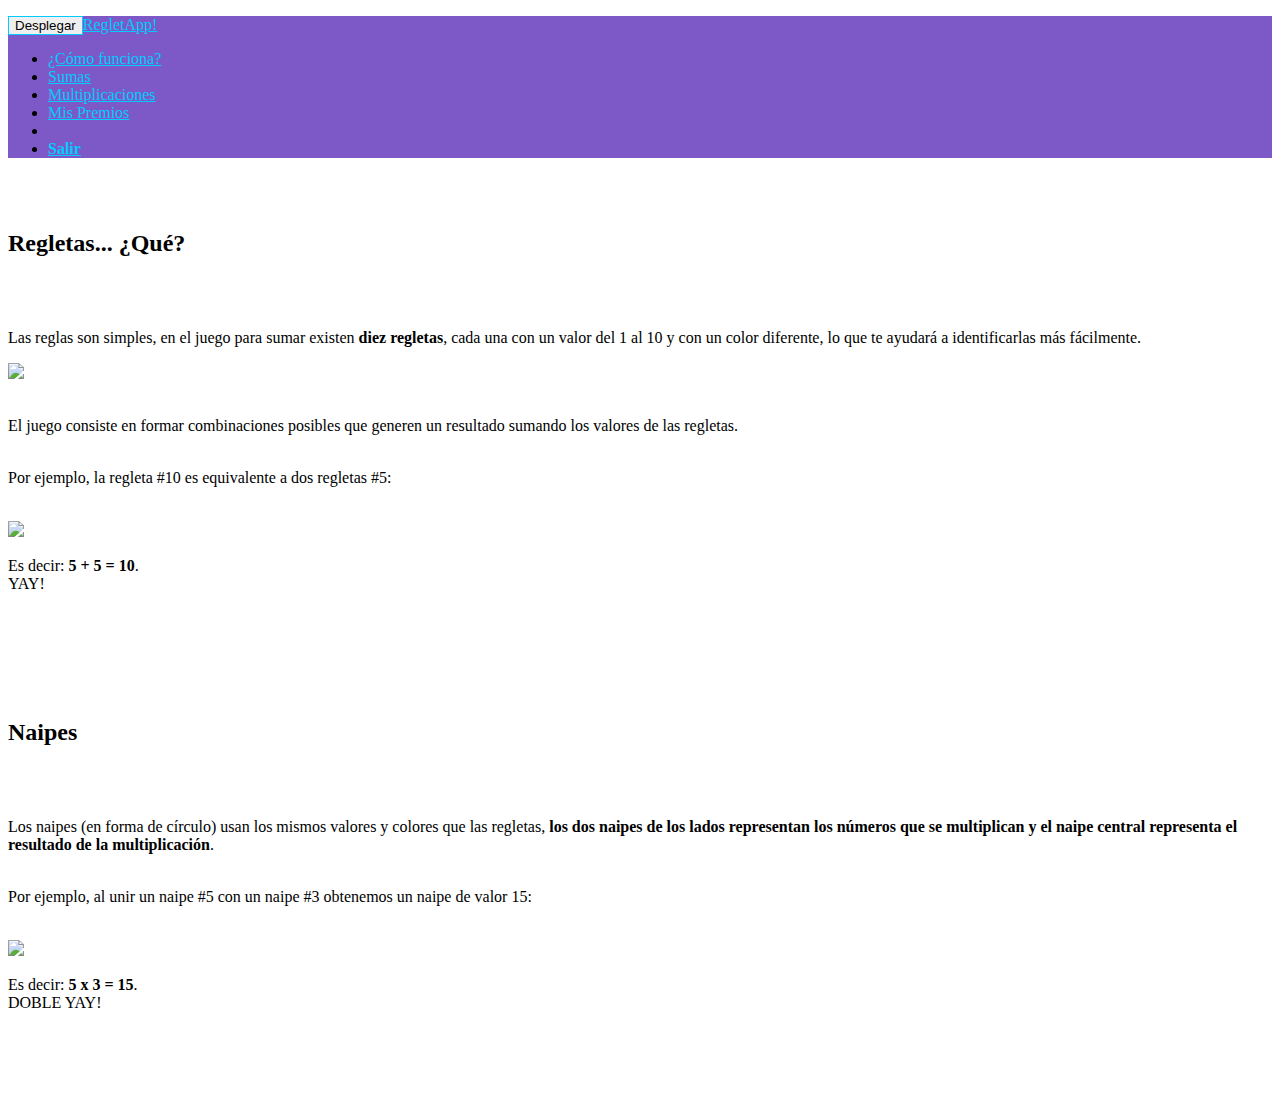
==== views/info.html @ b7c6c237 "Se agregan archivos JS y se mueven archivos html" ====
<!DOCTYPE html>
<html>

  <head>
    <title>Información - RegletApp!</title>
    <meta charset="utf-8">

    <!--BOOTSTRAP-->
    <link rel="stylesheet" type="text/css" href="estilos3/bootstrap/css/bootstrap.css">
    <link href="estilos3/bootstrap/css/bootstrap.min.css" rel="stylesheet">

    <!--HOJAS DE ESTILOS-->
    <link href="estilos3/css/estilo_css.css" rel="stylesheet">
    <link href="estilos3/css/index_estilo.css" rel="stylesheet">

    <!--FUENTES-->
    <link rel="stylesheet" type="text/css" href="fuentes/kindergarten/stylesheet.css">
  </head>

  <body>

    <!-- Barra de navegación superior -->
    <nav class="navbar navbar-default navbar-fixed-top" role="navigation" style="background-color: #7D59C7;">
      <div class="navbar-header">
        <p class="navbar-brand"></p>
        <button type="button" style="float: left; border: 1px solid #00ccff;" class="navbar-toggle" data-toggle="collapse" data-target=".navbar-ex1-collapse">
          <span class="sr-only">Desplegar</span>
          <span class="icon-bar" style="background-color: #00ccff;"></span>
          <span class="icon-bar" style="background-color: #00ccff;"></span>
          <span class="icon-bar" style="background-color: #00ccff;"></span>
        </button>
        <a class="navbar-brand" id="navLink" style="color: #00ccff;" href="inicio.html">RegletApp!</a>
      </div>  
      <!-- enlaces de navegación -->
      <div class="collapse navbar-collapse navbar-ex1-collapse" style="height: auto;">
        <ul class="nav navbar-nav navbar-right" style="height: auto;">
          <li>
            <a href="info.html" style="color: #00ccff;"><span class="glyphicon glyphicon-info-sign"></span>
              ¿Cómo funciona?
            </a>
          </li>
          <li>
            <a href="regletas.html" style="color: #00ccff;"><span class="glyphicon glyphicon-plus"></span>
              Sumas
            </a>
          </li>
          <li>
            <a href="naipes.html" style="color: #00ccff;"><span class="glyphicon glyphicon-remove"></span>
              Multiplicaciones
            </a>
          </li>
          <li>
            <a href="premios.html" style="color: #00ccff;"><span class="glyphicon glyphicon-education"></span>
              Mis Premios
            </a>
          </li>
          <li class="divider"></li>
          <li>
            <a href="login.html" style="color: #00ccff;"><span class="glyphicon glyphicon-off"></span>
              <strong>Salir</strong>
            </a>
          </li>
        </ul>
      </div>

    </nav>




    <div class="container">
      <div class="row">

        <!-- Contenido Principal -->
        <div class="col-xs-1">
        </div>
        
        <div class="col-xs-10">
          <br><br>
          <h2 class="text-center">Regletas... ¿Qué?</h2>
          <br><br>

          <p class="text-center">
            Las reglas son simples, en el juego para sumar existen <strong>diez regletas</strong>, cada una con un valor del 1 al 10 y con un color diferente, lo que te ayudará a identificarlas más fácilmente.
          </p>
          <img src="imagenes/regletas.png" id="imgRegletas">

          <br><br>
          <p class="text-center">El juego consiste en formar combinaciones posibles que generen un resultado sumando los valores de las regletas.</p>
          <p class="text-center"><br>
            Por ejemplo, la regleta #10 es equivalente a dos regletas #5:
          </p><br>
          <img src="imagenes/ejemplo1.png" id="imgRegletas"><br>
          <p class="text-center">Es decir: <strong>5 + 5 = 10</strong>. <br>YAY!</p>
          <br><br><br><br><br>



          <h2 class="text-center">Naipes</h2>
          <br><br>

          <p class="text-center">
            Los naipes (en forma de círculo) usan los mismos valores y colores que las regletas, <strong>los dos naipes de los lados representan los números que se multiplican y el naipe central representa el resultado de la multiplicación</strong>.
          </p>
          <p class="text-center"><br>
            Por ejemplo, al unir un naipe #5 con un naipe #3 obtenemos un naipe de valor 15:
          </p><br>
          <img src="imagenes/ejemplo2.png" id="imgRegletas"><br>
          <p class="text-center">Es decir: <strong>5 x 3 = 15</strong>. <br>DOBLE YAY!</p>
          <br><br><br><br>        
          

                   
        </div>

      </div>
    </div> 


    <!-- scripts de JavaScript -->
    <script src="estilos/jquery/jquery.min.js"></script>
    <script src="estilos/bootstrap/js/bootstrap.bundle.min.js"></script>



  </body>
</html>
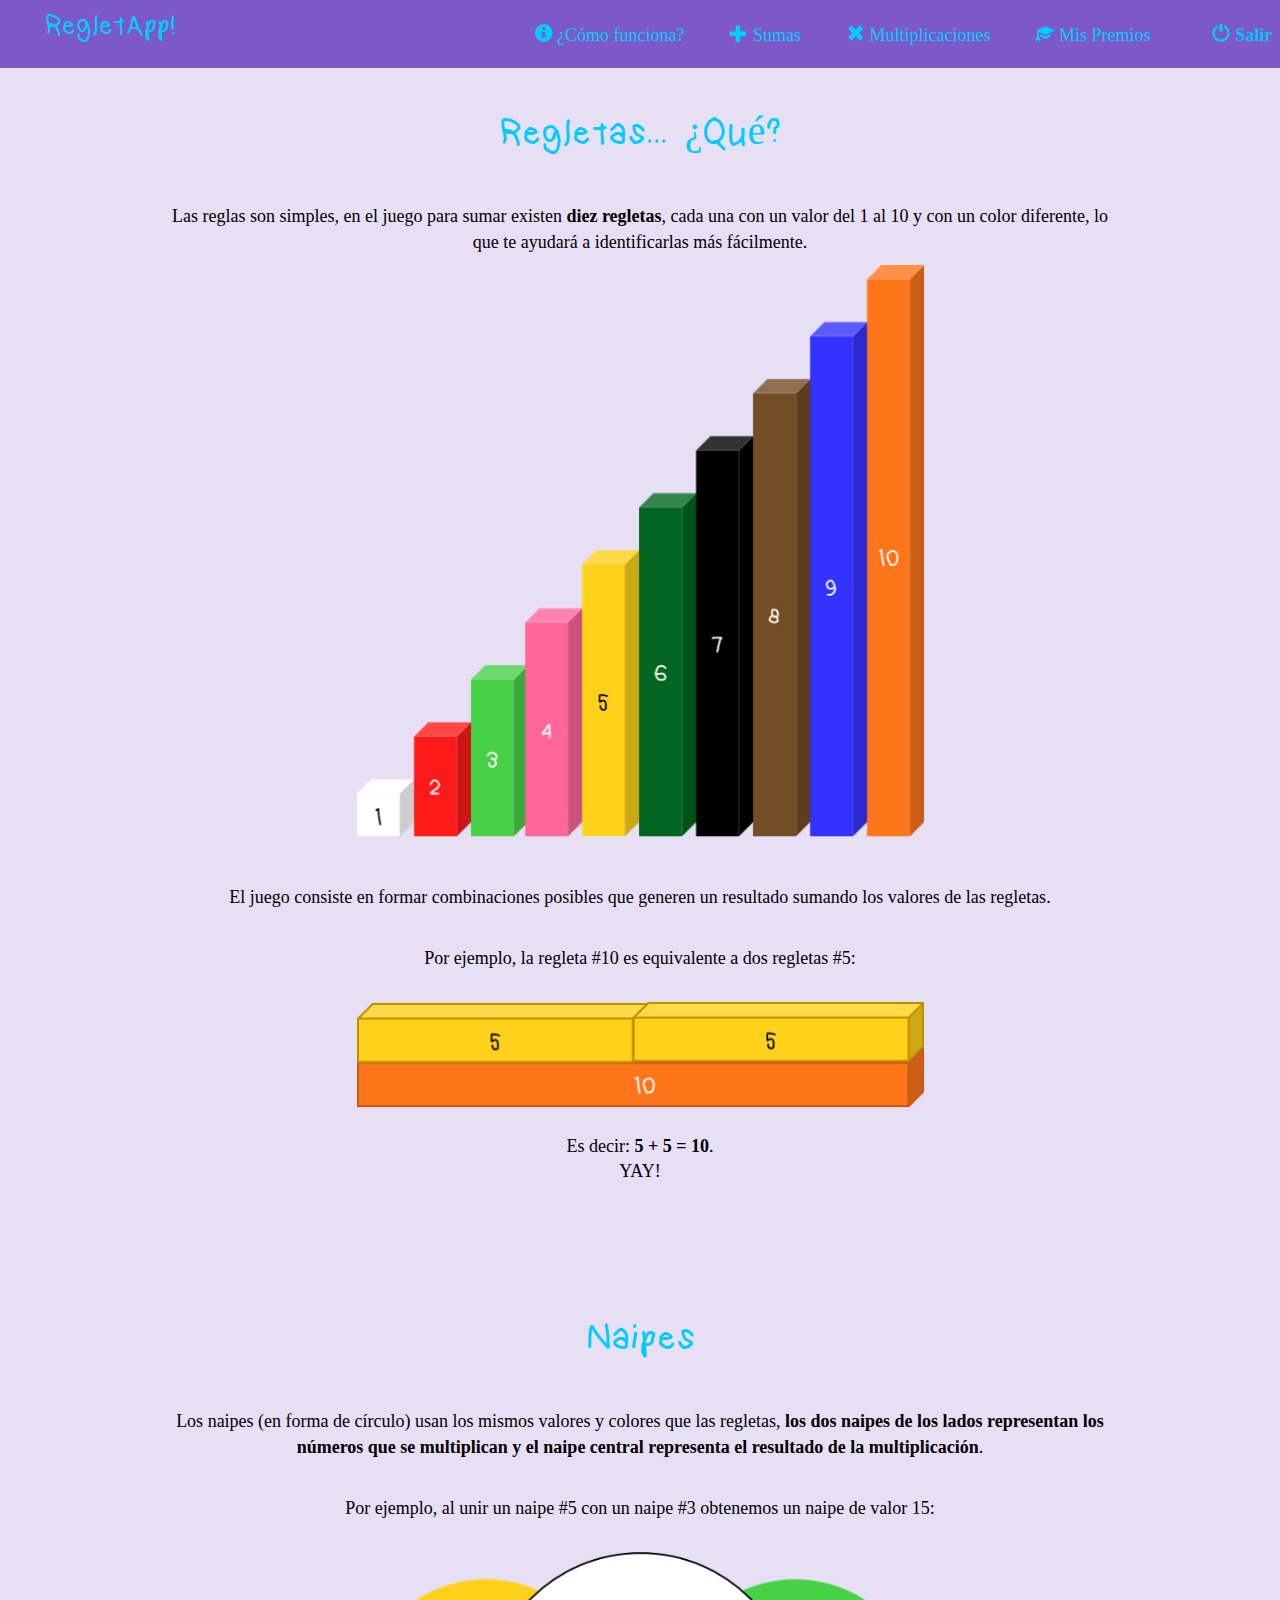
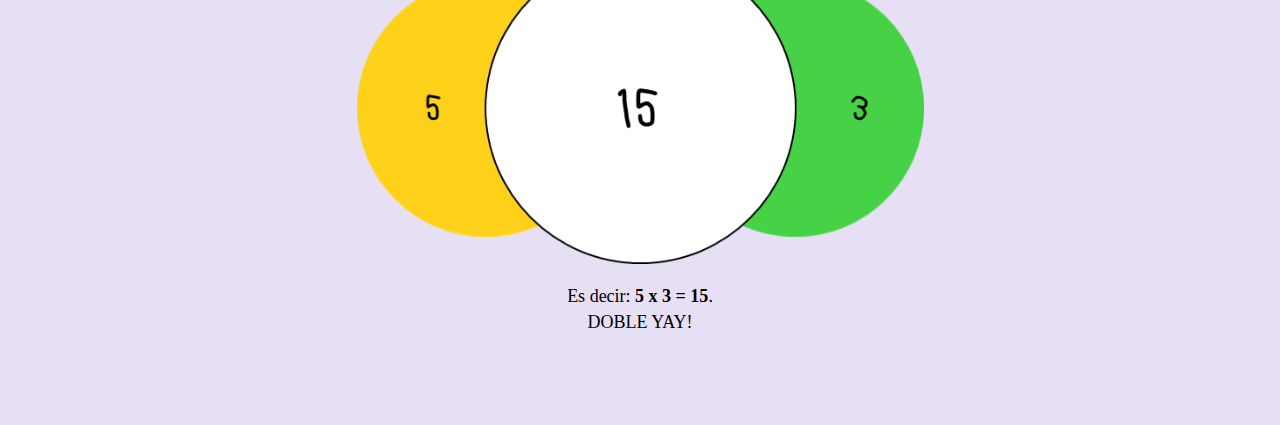
==== commit e82dcf69: "Se elimina el registro y se modifica el login" ====
--- a/views/info.html
+++ b/views/info.html
@@ -6,15 +6,15 @@
     <meta charset="utf-8">
 
     <!--BOOTSTRAP-->
-    <link rel="stylesheet" type="text/css" href="estilos3/bootstrap/css/bootstrap.css">
-    <link href="estilos3/bootstrap/css/bootstrap.min.css" rel="stylesheet">
+    <link rel="stylesheet" type="text/css" href="styles/estilos3/bootstrap/css/bootstrap.css">
+    <link href="styles/estilos3/bootstrap/css/bootstrap.min.css" rel="stylesheet">
 
     <!--HOJAS DE ESTILOS-->
-    <link href="estilos3/css/estilo_css.css" rel="stylesheet">
-    <link href="estilos3/css/index_estilo.css" rel="stylesheet">
+    <link href="styles/estilos3/css/estilo_css.css" rel="stylesheet">
+    <link href="styles/estilos3/css/index_estilo.css" rel="stylesheet">
 
     <!--FUENTES-->
-    <link rel="stylesheet" type="text/css" href="fuentes/kindergarten/stylesheet.css">
+    <link rel="stylesheet" type="text/css" href="styles/fuentes/kindergarten/stylesheet.css">
   </head>
 
   <body>
@@ -30,7 +30,7 @@
           <span class="icon-bar" style="background-color: #00ccff;"></span>
         </button>
         <a class="navbar-brand" id="navLink" style="color: #00ccff;" href="inicio.html">RegletApp!</a>
-      </div>  
+      </div>
       <!-- enlaces de navegación -->
       <div class="collapse navbar-collapse navbar-ex1-collapse" style="height: auto;">
         <ul class="nav navbar-nav navbar-right" style="height: auto;">
@@ -74,7 +74,7 @@
         <!-- Contenido Principal -->
         <div class="col-xs-1">
         </div>
-        
+
         <div class="col-xs-10">
           <br><br>
           <h2 class="text-center">Regletas... ¿Qué?</h2>
@@ -107,21 +107,21 @@
           </p><br>
           <img src="imagenes/ejemplo2.png" id="imgRegletas"><br>
           <p class="text-center">Es decir: <strong>5 x 3 = 15</strong>. <br>DOBLE YAY!</p>
-          <br><br><br><br>        
-          
+          <br><br><br><br>
 
-                   
+
+
         </div>
 
       </div>
-    </div> 
+    </div>
 
 
     <!-- scripts de JavaScript -->
-    <script src="estilos/jquery/jquery.min.js"></script>
-    <script src="estilos/bootstrap/js/bootstrap.bundle.min.js"></script>
+    <script src="styles/estilos/jquery/jquery.min.js"></script>
+    <script src="styles/estilos/bootstrap/js/bootstrap.bundle.min.js"></script>
 
 
 
   </body>
-</html>+</html>
--- a/views/styles/estilos3/css/estilo_css.css
+++ b/views/styles/estilos3/css/estilo_css.css
@@ -0,0 +1,53 @@
+/* Estilos aplicables a todos los elementos del proyecto */
+
+body {
+  padding-top: 0px;
+}
+
+@media (min-width: 992px) {
+  body {
+    padding-top: 0px;
+  }
+}
+
+h1 {
+	font-family: 'kindergartenmedium';
+	font-size: 70px;
+}
+
+h2, h3, h4 {
+	font-family: 'kindergartenmedium';
+}
+
+h2{
+	font-size: 40px !important;
+}
+
+p{
+	font-family: 'century gothic';
+	color: black;
+	font-size: 18px;
+}
+
+a{
+	font-family: 'century gothic';
+	color: #00ccff;
+	font-weight: bold;
+	font-size: 18px;
+}
+
+li {
+	list-style: none;
+	padding: 8px;
+}
+
+img {
+	display: block;
+	margin-left: auto;
+	margin-right: auto;
+}
+
+input{
+	height: 50px !important;
+}
+
--- a/views/styles/estilos3/css/index_estilo.css
+++ b/views/styles/estilos3/css/index_estilo.css
@@ -0,0 +1,71 @@
+body {
+	padding-top: 50px;
+    -webkit-background-size: cover;
+    -moz-background-size: cover;
+    -o-background-size: cover;
+    background-size: cover;
+    background-color: #E7DFF4;
+}
+
+@media (min-width: 992px) {
+  body {
+  	padding-top: 50px;
+    -webkit-background-size: cover;
+    -moz-background-size: cover;
+    -o-background-size: cover;
+    background-size: cover;
+    background-color: #E7DFF4;
+  }
+}
+
+h1{
+  color: #00ccff;
+}
+
+h2, h3, h4 {
+  color: #00ccff;
+  /*color: #dedbe0;*/
+}
+
+a{
+  font-weight: normal;
+}
+
+#barraNav {
+	background-color: #3C633F; 
+	border: 0px solid #3C633F;
+}
+
+.aNavBar{
+  color: #00ccff;
+}
+
+.mynavbar {
+      
+}
+
+.mybrand {
+    position: absolute;
+    left: 55%;
+    margin-left: -50px !important;  /* 50% del ancho del logo */
+    display: block;
+}
+
+.myicon-bar{
+  background-color: #00ccff;
+}
+
+#logo{
+  width: 30%;
+}
+
+#navLink{
+  font-family: 'kindergartenmedium';
+  font-weight: normal;
+  font-size: 30px;
+}
+
+#imgRegletas{
+  width: 60%;
+}
+
--- a/views/styles/fuentes/kindergarten/stylesheet.css
+++ b/views/styles/fuentes/kindergarten/stylesheet.css
@@ -0,0 +1,12 @@
+/*! Generated by Font Squirrel (https://www.fontsquirrel.com) on May 28, 2018 */
+
+
+
+@font-face {
+    font-family: 'kindergartenmedium';
+    src: url('kindergarten-webfont.woff2') format('woff2'),
+         url('kindergarten-webfont.woff') format('woff');
+    font-weight: normal;
+    font-style: normal;
+
+}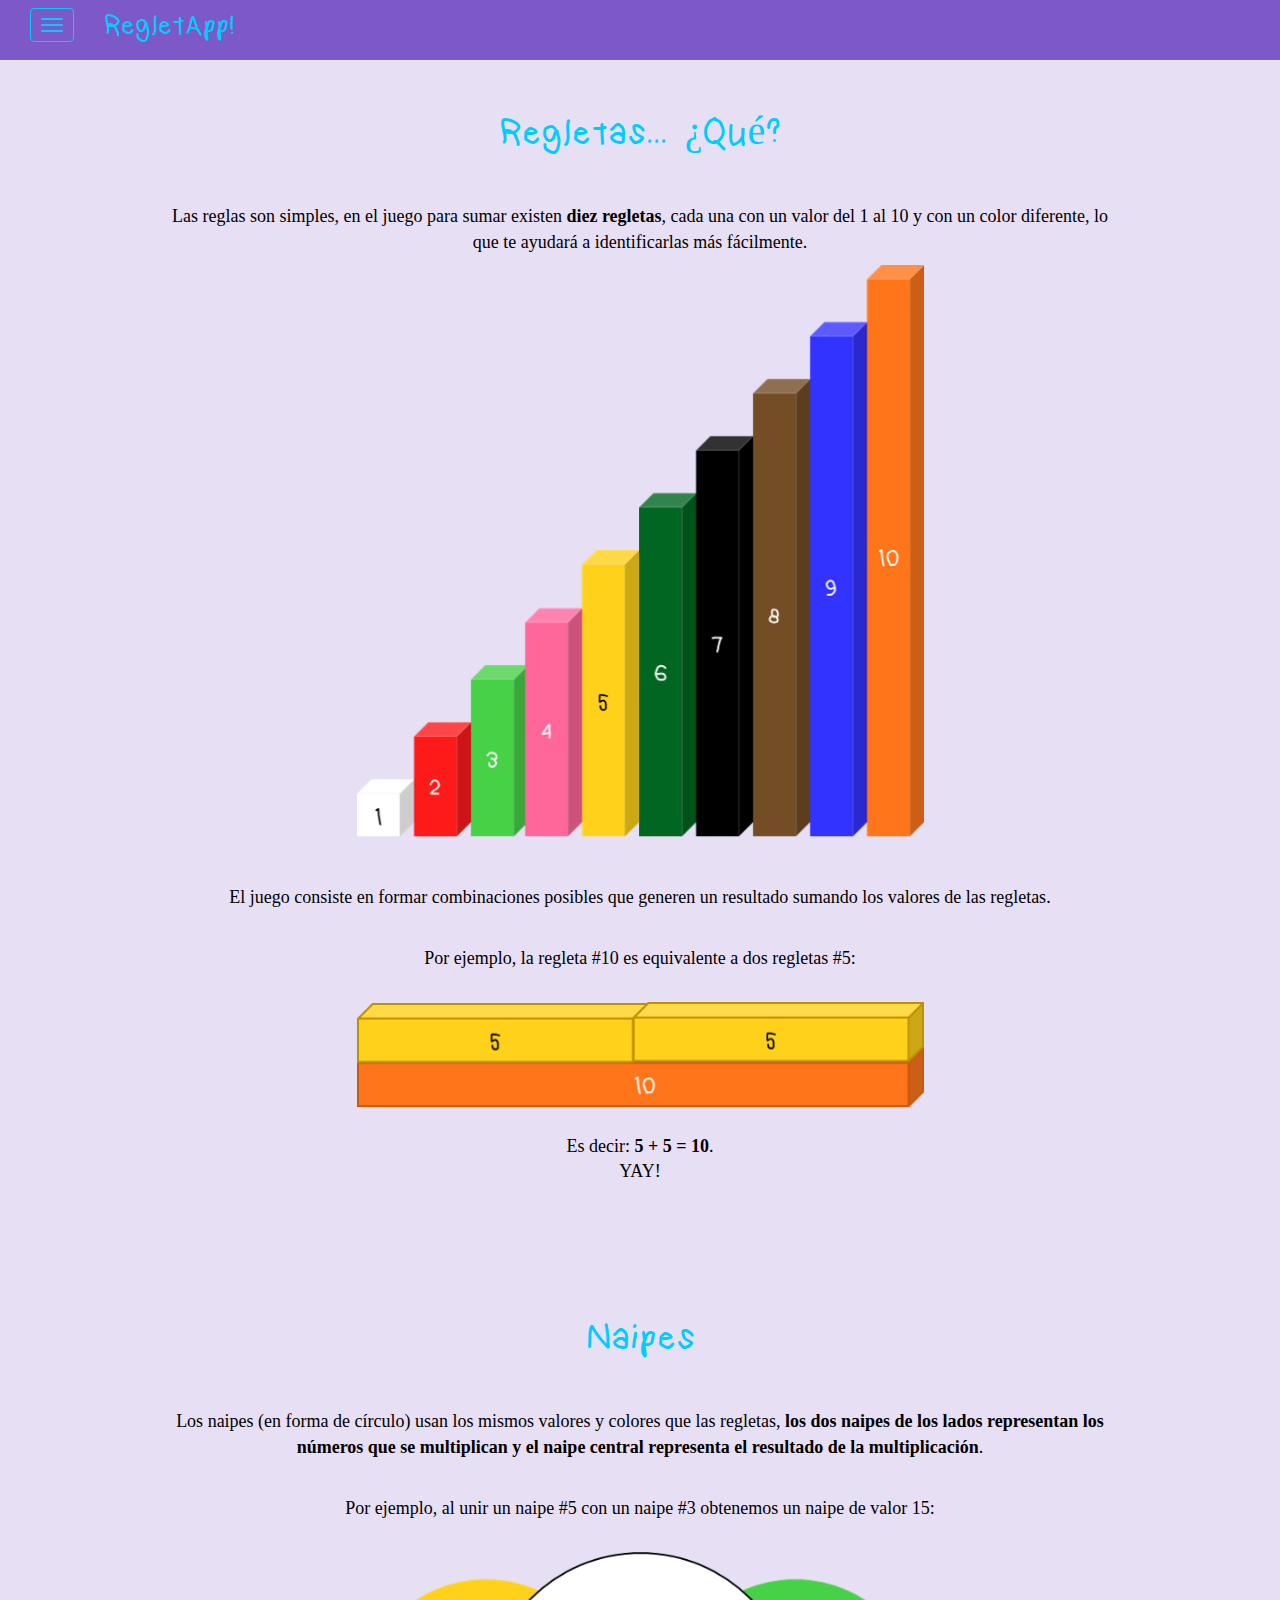
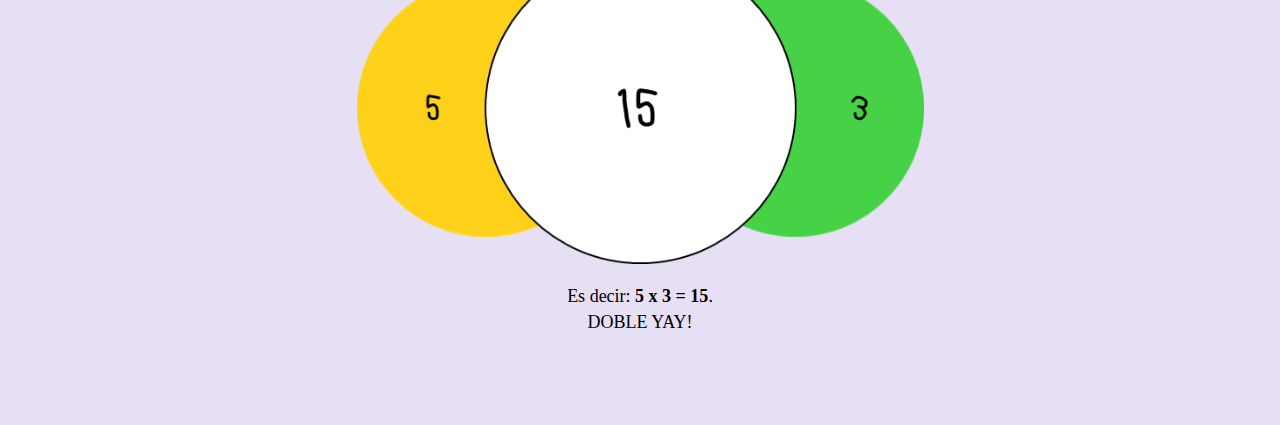
==== commit bef439e2: "La barra de navegación superior es  colapsable en todo momento" ====
--- a/views/info.html
+++ b/views/info.html
@@ -9,9 +9,16 @@
     <link rel="stylesheet" type="text/css" href="styles/estilos3/bootstrap/css/bootstrap.css">
     <link href="styles/estilos3/bootstrap/css/bootstrap.min.css" rel="stylesheet">
 
+    <!--COLLAPSE NAVBAR-->
+    <meta name="viewport" content="width=device-width, initial-scale=1">
+    <link rel="stylesheet" href="https://maxcdn.bootstrapcdn.com/bootstrap/3.3.7/css/bootstrap.min.css">
+    <script src="https://ajax.googleapis.com/ajax/libs/jquery/3.3.1/jquery.min.js"></script>
+    <script src="https://maxcdn.bootstrapcdn.com/bootstrap/3.3.7/js/bootstrap.min.js"></script>
+
     <!--HOJAS DE ESTILOS-->
     <link href="styles/estilos3/css/estilo_css.css" rel="stylesheet">
     <link href="styles/estilos3/css/index_estilo.css" rel="stylesheet">
+    <link href="styles/estilos3/css/navbar.css" rel="stylesheet">
 
     <!--FUENTES-->
     <link rel="stylesheet" type="text/css" href="styles/fuentes/kindergarten/stylesheet.css">
--- a/views/styles/estilos3/css/navbar.css
+++ b/views/styles/estilos3/css/navbar.css
@@ -0,0 +1,36 @@
+@media (max-width: 2000px) {
+    .navbar-header {
+        float: none;
+    }
+    .navbar-left,.navbar-right {
+        float: none !important;
+    }
+    .navbar-toggle {
+        display: block;
+    }
+    .navbar-collapse {
+        border-top: 1px solid transparent;
+        box-shadow: inset 0 1px 0 rgba(255,255,255,0.1);
+    }
+    .navbar-fixed-top {
+        top: 0;
+        border-width: 0 0 1px;
+    }
+    .navbar-collapse.collapse {
+        display: none!important;
+    }
+    .navbar-nav {
+        float: none!important;
+        margin-top: 7.5px;
+    }
+    .navbar-nav>li {
+        float: none;
+    }
+    .navbar-nav>li>a {
+        padding-top: 10px;
+        padding-bottom: 10px;
+    }
+    .collapse.in{
+        display:block !important;
+    }
+}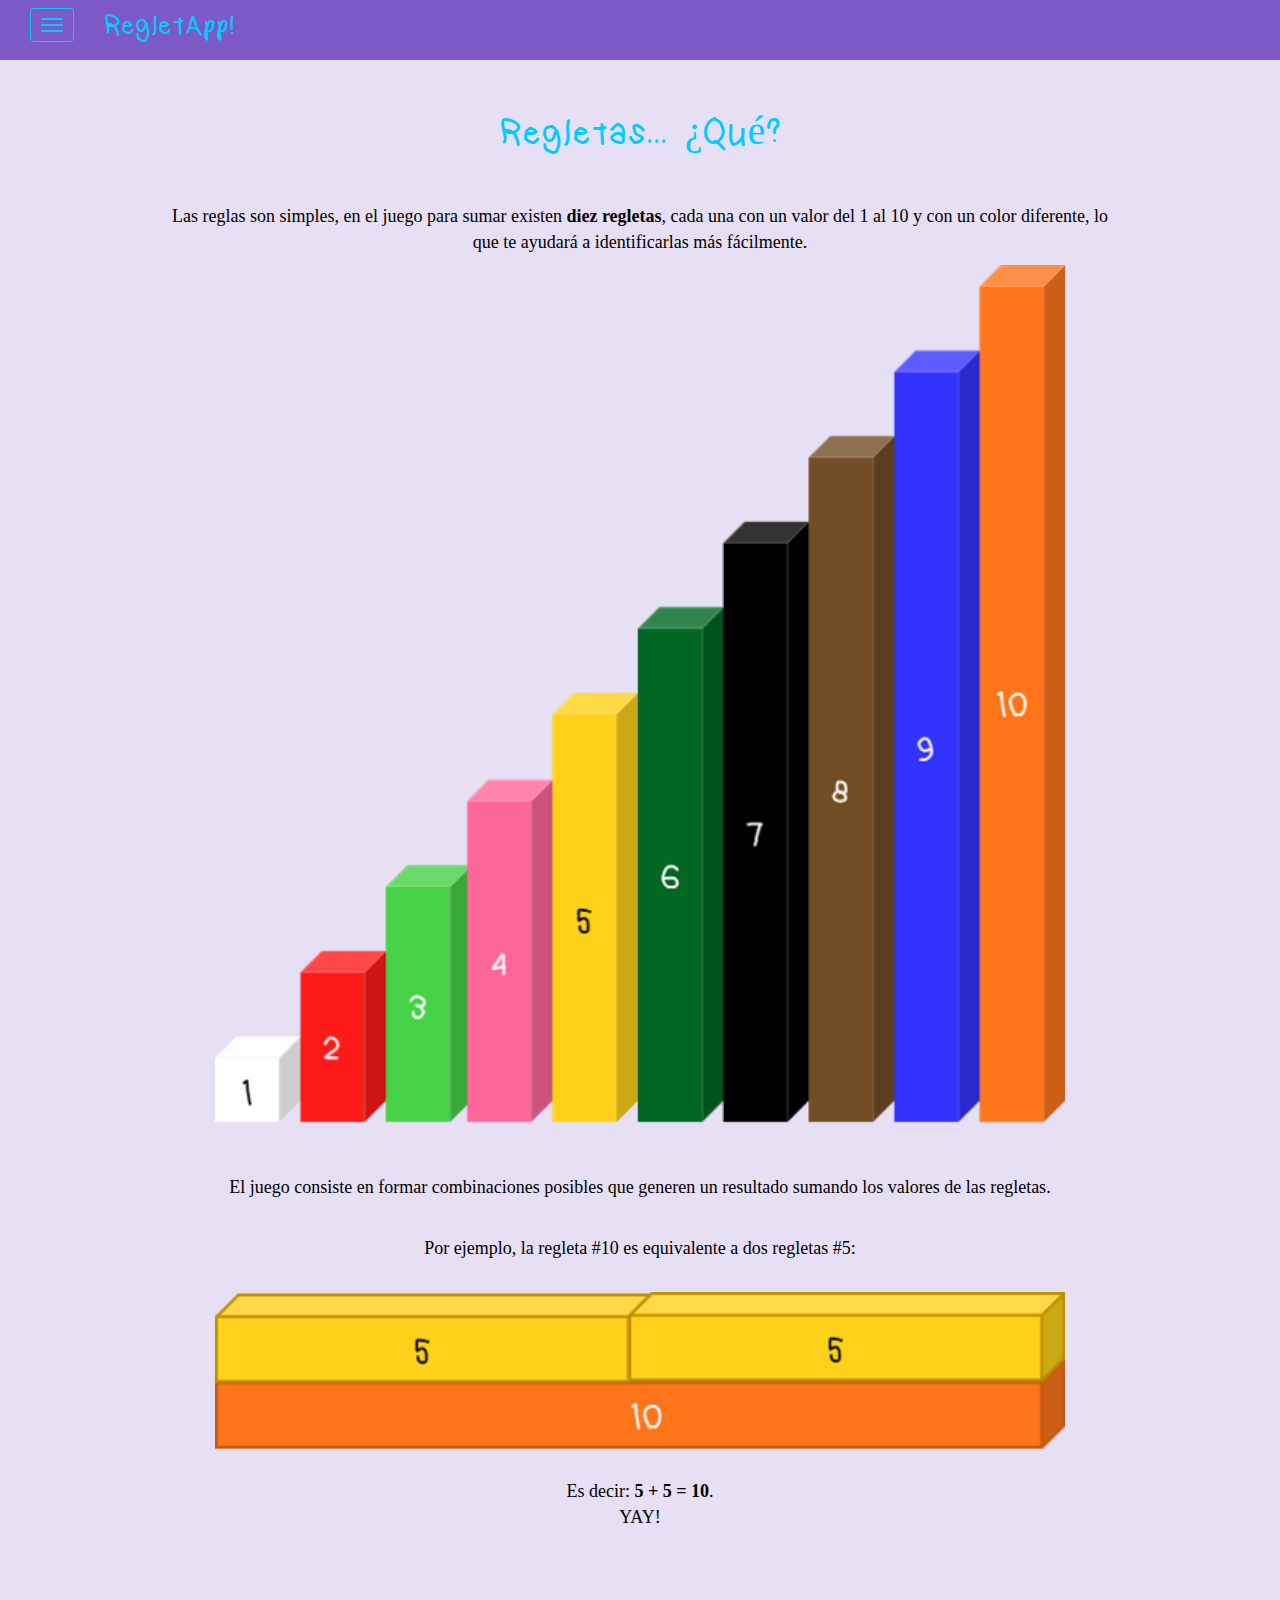
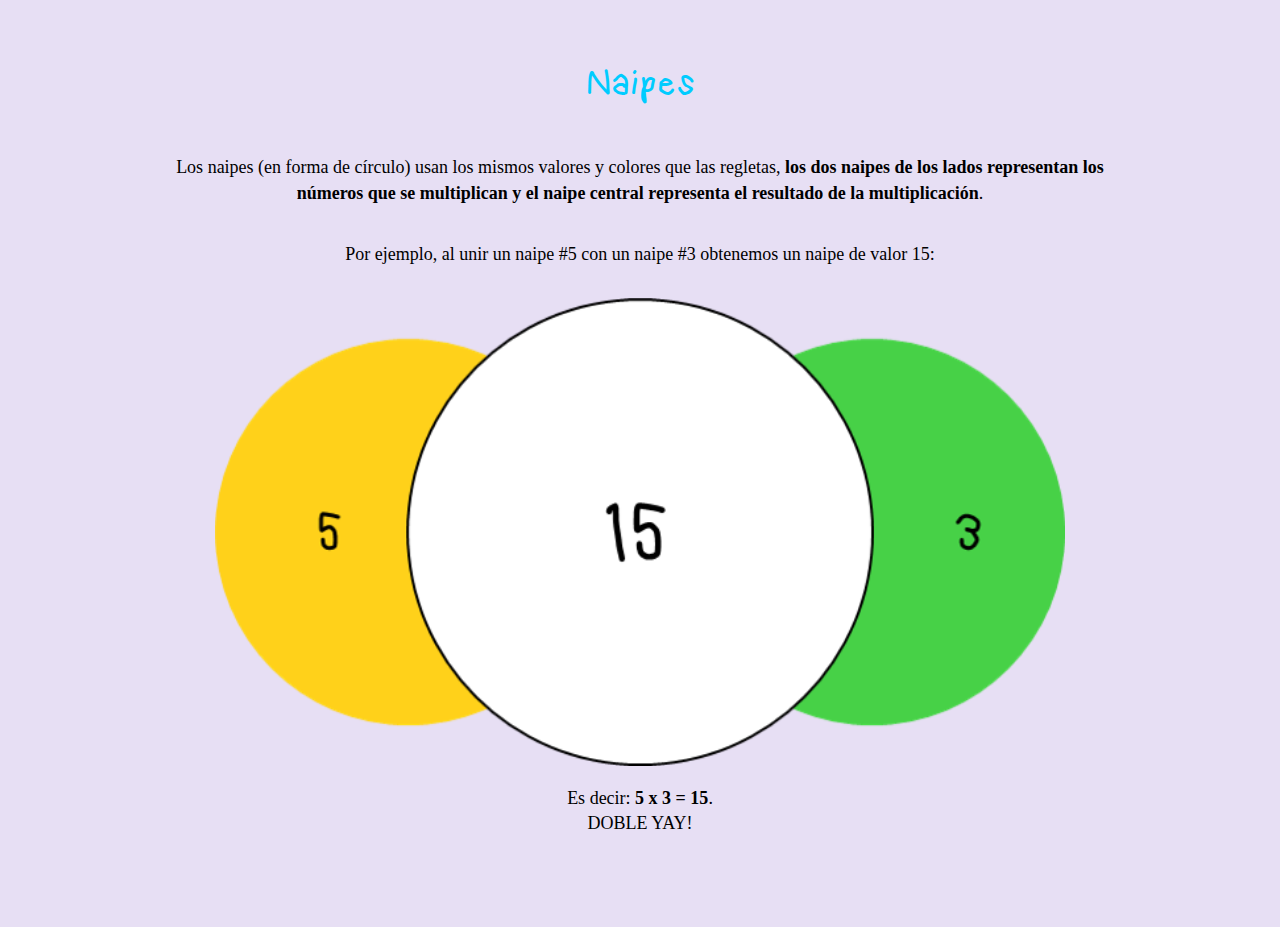
==== commit 13850532: "se agrega index.html" ====
--- a/views/info.html
+++ b/views/info.html
@@ -63,7 +63,7 @@
           </li>
           <li class="divider"></li>
           <li>
-            <a href="login.html" style="color: #00ccff;"><span class="glyphicon glyphicon-off"></span>
+            <a href="../index.html" style="color: #00ccff;"><span class="glyphicon glyphicon-off"></span>
               <strong>Salir</strong>
             </a>
           </li>
--- a/views/styles/estilos3/css/estilo_css.css
+++ b/views/styles/estilos3/css/estilo_css.css
@@ -51,3 +51,53 @@
 	height: 50px !important;
 }
 
+/*estilos de alerta*/
+.bg{
+	width: 100%;
+	height: 100%;
+	float: left;
+	position: fixed;
+	background: rgba(0,0,0,.5);
+	z-index: 9999999;
+	display: none;
+	justify-content: center;
+}
+	.ver-bg{
+		display: block !important;
+	}
+
+	.ventana, .ventana{
+		width: 66%;
+		/*height: 200px;*/
+		float: left;
+		position: fixed;
+		background: #8863eb;
+		z-index: 9999999;
+		margin-left: 8% !important;;
+		/*left: -25%;*/
+		/* display: none; */
+		padding: 10px;
+		padding-right: 20px;
+		padding-left: 20px;
+		box-sizing: border-box;
+		text-align: center;
+		color: white;
+		border-radius: 5px;
+		box-shadow: 0px 2px 18px 0px rgba(0,0,0,.7);
+		top: -100%;
+		transition: .9s ease-in-out;
+
+	}
+		.ver-ventana{
+			display: block !important;
+		}
+
+		.ventana>h2, .ventana>h2{
+			margin-top: 8px;
+			margin-bottom: 8px;
+			color: #E7DFF4 !important;
+		}
+		.ventana>p, .ventana>p{
+			color: #E7DFF4 !important;
+		}
+/*fin estilos de alerta*/
--- a/views/styles/estilos3/css/index_estilo.css
+++ b/views/styles/estilos3/css/index_estilo.css
@@ -32,7 +32,7 @@
 }
 
 #barraNav {
-	background-color: #3C633F; 
+	background-color: #3C633F;
 	border: 0px solid #3C633F;
 }
 
@@ -41,7 +41,7 @@
 }
 
 .mynavbar {
-      
+
 }
 
 .mybrand {
@@ -66,6 +66,5 @@
 }
 
 #imgRegletas{
-  width: 60%;
+  width: 90%;
 }
-
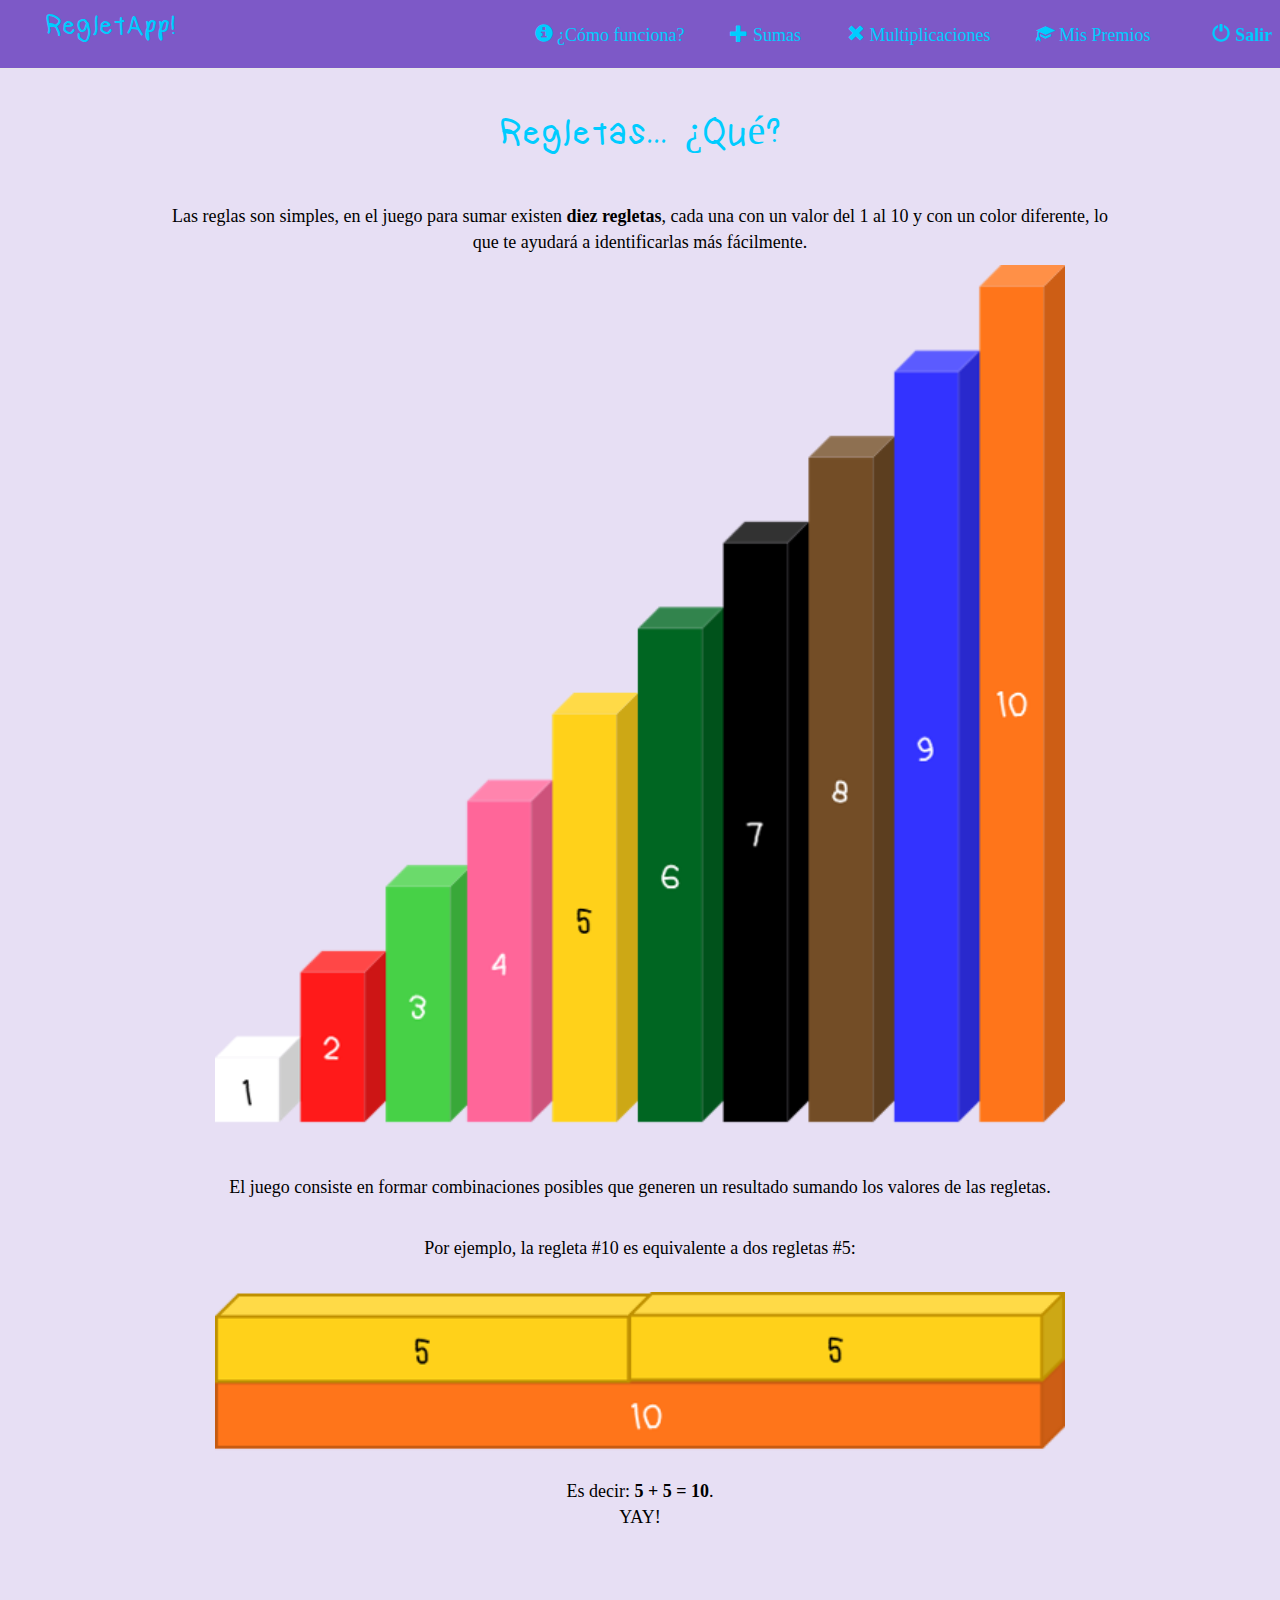
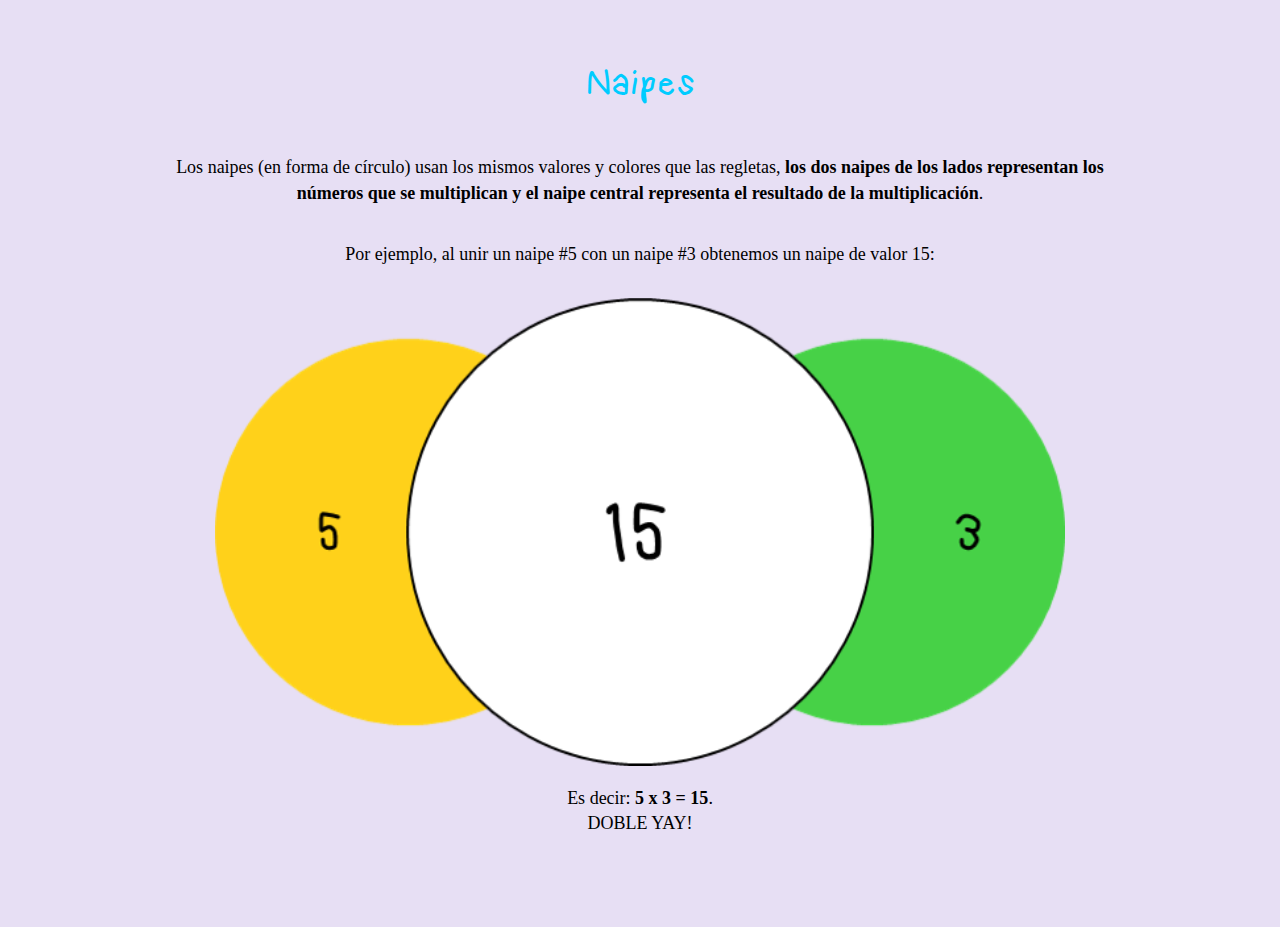
==== commit 2951d1cf: "Se arregla la barra de navegación en vista móvil" ====
--- a/views/info.html
+++ b/views/info.html
@@ -18,7 +18,7 @@
     <!--HOJAS DE ESTILOS-->
     <link href="styles/estilos3/css/estilo_css.css" rel="stylesheet">
     <link href="styles/estilos3/css/index_estilo.css" rel="stylesheet">
-    <link href="styles/estilos3/css/navbar.css" rel="stylesheet">
+    <!--<link href="styles/estilos3/css/navbar.css" rel="stylesheet">-->
 
     <!--FUENTES-->
     <link rel="stylesheet" type="text/css" href="styles/fuentes/kindergarten/stylesheet.css">
